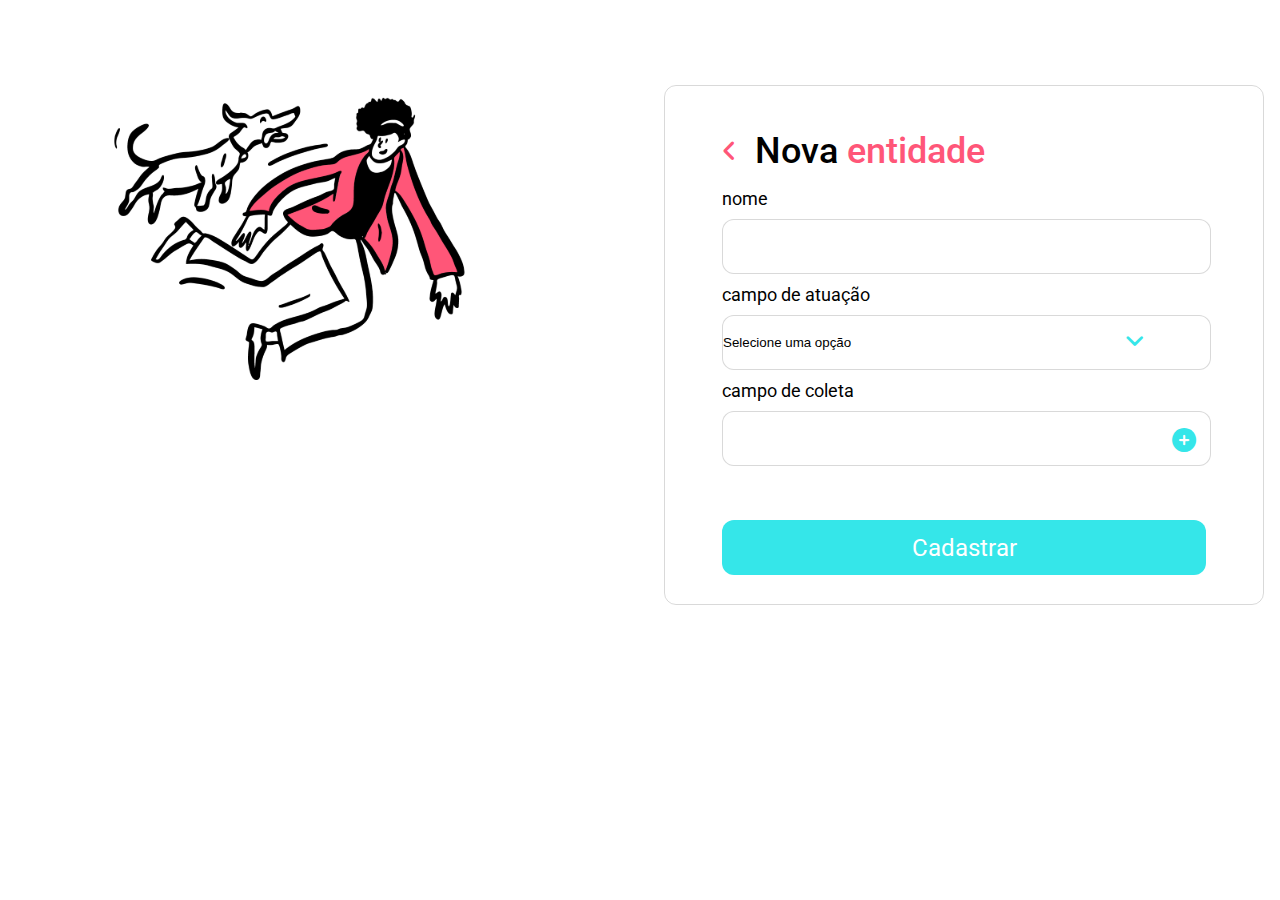
==== cadastro-entidade.html @ fe437bed "First Commit" ====
<!DOCTYPE html>
<html lang="en">
<head>
  <meta charset="UTF-8">
  <meta http-equiv="X-UA-Compatible" content="IE=edge">
  <meta name="viewport" content="width=device-width, initial-scale=1.0">
  <title>We Form</title>
  <link rel="stylesheet" href="styles.css">
  <link rel="preconnect" href="https://fonts.googleapis.com">
  <link rel="preconnect" href="https://fonts.gstatic.com" crossorigin>
  <link href="https://fonts.googleapis.com/css2?family=Prompt:wght@300&family=Roboto:ital,wght@0,100;0,300;0,400;0,500;0,700;1,700&display=swap" rel="stylesheet">
  <link rel="stylesheet" href="/assets/fontawesome-free-6.4.0-web/css/all.css">
</head>
<body>
  <div class="content">
    <aside>
      <img src="assets/hero.svg" alt="">
      <!-- <h1><span>We</span> Form</h1> -->
    </aside>

    <main>

      <header>
        <a href="/index.html">
          <i class="fa-solid fa-angle-left"></i>
        </a>
        <h2>Nova <span>entidade</span></h2>
      </header>


      <form>
        <label for="input-name">Nome</label>
        <input type="text" id="input-name">

        <label for="input-field">Campo de Atuação</label>
        <div class="select-div">
          <select id="input-field">
              <option value="">Selecione uma opção</option>
              <option value="abrigo">Abrigo de Animais</option>
              <option value="centro">Centro de alimentação</option>
              <option value="creche">Creche infantil</option>
          </select>
        </div>

        <div class="points">
          <label for="input-points">Campo de Coleta</label>
          <input type="text" id="input-points">
          <button>
            <i class="fa-solid fa-circle-plus"></i>
          </button>
        </div>
      </form>

      <div class="actions">
        <a href="">Cadastrar</a>
      </div>

      

    </main>


  </div>
</body>
</html>
---- styles.css ----
* {
  margin: 0;
  padding: 0;
  box-sizing: border-box;
}

:root {
  font-size: 62.5%;
  --default-border: 0.1rem solid rgba(0, 0, 0, 0.15);
  --default-border-radius: 1.2rem;
}

body {
  font-family: 'Roboto', sans-serif;
  font-size: 1.4rem;
}

.content {
  display: grid;
  grid-template-areas:
    ". . . . ."
    " . hero . form ."
    ". hero . form ."
    ". . . . ."
  ;
  gap: 8.5rem;
}

main {
  grid-area: form;
}
aside {
  grid-area: hero;
}

aside h1 {
  font-family: 'Roboto', sans-serif;
  font-size: 64px;
  font-weight: 500;
  line-height: 75px;
  letter-spacing: 0em;
  text-align: left;
}

aside h1 span, main h2 span {
  color: #FF5678;
}

main {
  width: 60rem;
  height: 52rem;
  border: var(--default-border);
  padding: 4.4rem 5.7rem;
  border-radius: var(--default-border-radius);
  position: relative;
}

main h2 {
  max-width: 43rem;
  font-size: 3.6rem;
  font-weight: 500;
}

main .actions {
  display: flex;
  flex-flow: column wrap;
}

main .actions a {
  border-radius: var(--default-border-radius);
  text-decoration: none;
  font-size: 2.4rem;
  height: 5.5rem;
  background-color: #35E6E9;
  color: #fff;

  display: flex;
  justify-content: center;
  align-items: center;
  margin-top: 5.4rem;
}
main .actions a + a {
  background-color: #FF5678;
  margin-top: 4.8rem;
}

main header {
  display: flex;
  gap: 0 1.8rem;
  align-items: center;
}

main header i {
  font-size: 2.4rem;
  color: #FF5678;
}

main footer p {
  font-size: 1.6rem;
  margin-top: 8rem;
}
main footer a {
  margin-top: 1rem;
  font-size: 1.8rem;
  display: block;
  text-align: center;
  color: #000;
}

main form {
  margin-top: 1.6rem;
}

main form label {
  font-size: 1.8rem;
  font-weight: 400;
  text-transform: lowercase;
  margin: 1rem 0;
  display: block;
}

main form :is(input, select) {
  width: 489px;
  height: 5.5rem;
  display: block;

  background: #FFFFFF;
  border: var(--default-border);
  border-radius: var(--default-border-radius);
}

main form select {
  appearance: none;
}

main form .select-div {
  position: relative;
}

main form .select-div::after {
  top: 1.6rem;
  right: 6.2rem;
  font-size: 2.2rem;
  content: '\f107';
  font-family: 'Font Awesome 6 Free';
  font-weight: 600;
  position: absolute;
  z-index: 1;
  color: #35E6E9;
}

main form .points {
  position: relative;
}

main form input + button {
  position: absolute;
  right: 1rem;
  top: calc(2.7rem + 2rem);
  background-color: transparent;
  border: none;
  color: #35E6E9;
  font-size: 2.4rem;
  
}
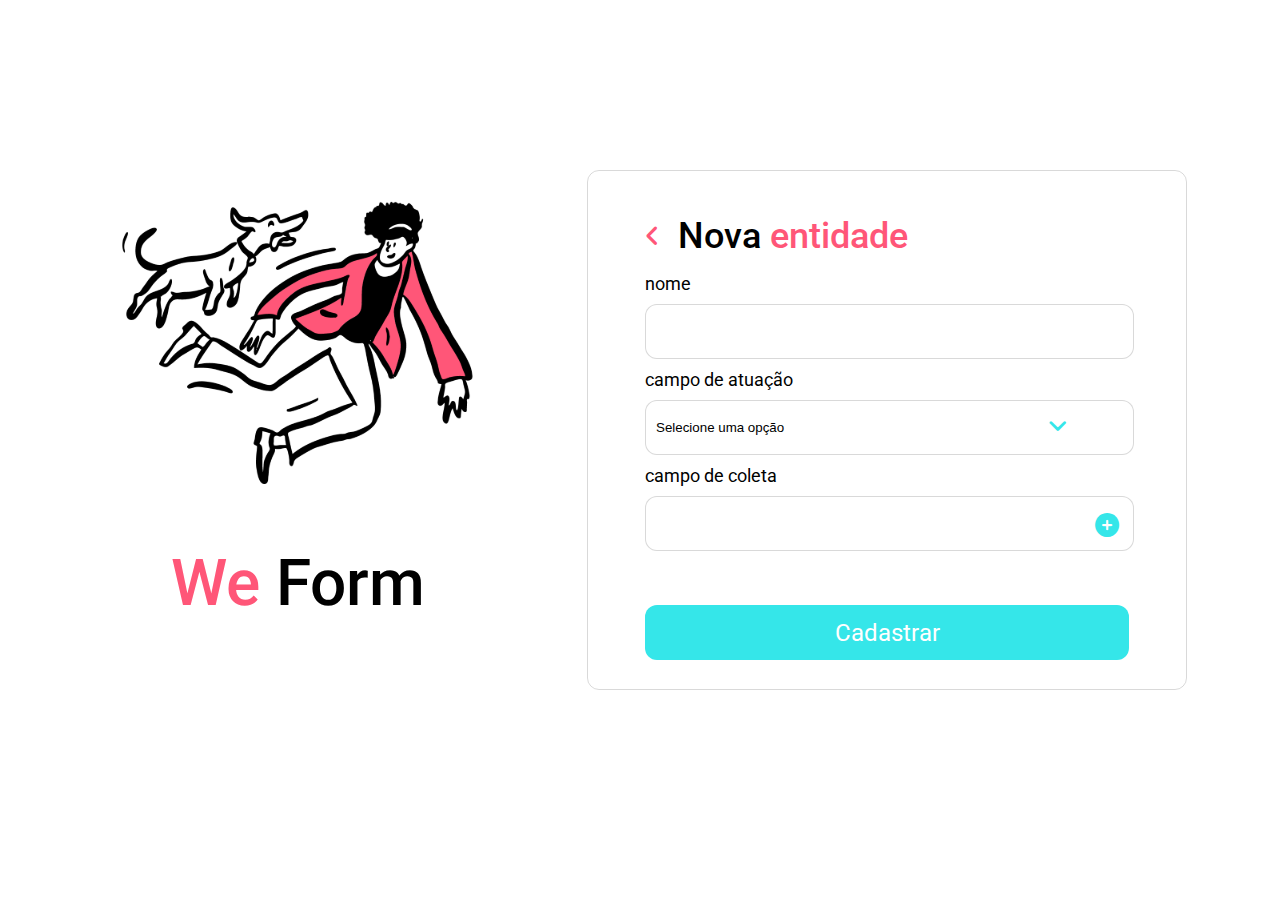
==== commit 09dfbbdc: "Adjusted layout, added Entities List & Register New Field pages" ====
--- a/cadastro-entidade.html
+++ b/cadastro-entidade.html
@@ -15,7 +15,7 @@
   <div class="content">
     <aside>
       <img src="assets/hero.svg" alt="">
-      <!-- <h1><span>We</span> Form</h1> -->
+      <h1><span>We</span> Form</h1>
     </aside>
 
     <main>
--- a/styles.css
+++ b/styles.css
@@ -2,6 +2,8 @@
   margin: 0;
   padding: 0;
   box-sizing: border-box;
+
+  /* outline: 1px solid red; */
 }
 
 :root {
@@ -13,15 +15,20 @@
 body {
   font-family: 'Roboto', sans-serif;
   font-size: 1.4rem;
+  display: flex;
+  justify-content: center;
+  align-items: center;
 }
 
 .content {
   display: grid;
   grid-template-areas:
-    ". . . . ."
-    " . hero . form ."
-    ". hero . form ."
-    ". . . . ."
+    ". . . ."
+    ". . . ."
+    " . hero form ."
+    ". hero form ."
+    ". . . ."
+    ". . . ."
   ;
   gap: 8.5rem;
 }
@@ -30,16 +37,21 @@
   grid-area: form;
 }
 aside {
+  display: flex;
+  justify-content: center;
+  align-items: center;
+  flex-direction: column;
   grid-area: hero;
 }
 
 aside h1 {
+  margin: 5rem;
   font-family: 'Roboto', sans-serif;
   font-size: 64px;
   font-weight: 500;
   line-height: 75px;
   letter-spacing: 0em;
-  text-align: left;
+  text-align: center;
 }
 
 aside h1 span, main h2 span {
@@ -162,4 +174,38 @@
   color: #35E6E9;
   font-size: 2.4rem;
   
+}
+main form h3 {
+  display: flex;
+  margin: 1rem 0;
+  justify-content: center;
+  align-items: center;
+}
+
+input, select {
+  padding: 0 1rem;
+}
+
+main form span{
+  margin-bottom: 1rem;
+  font-weight: 400;
+  font-size: 1.8rem;
+  display: block;
+  text-align: center;
+  text-decoration: none;
+  color: #FF5678;
+}
+
+.listagem h1 {
+  margin: 5rem;
+  font-family: 'Roboto', sans-serif;
+  font-size: 64px;
+  font-weight: 500;
+  line-height: 75px;
+  letter-spacing: 0em;
+  text-align: center;
+}
+
+.listagem h1 span {
+  color: #FF5678;
 }